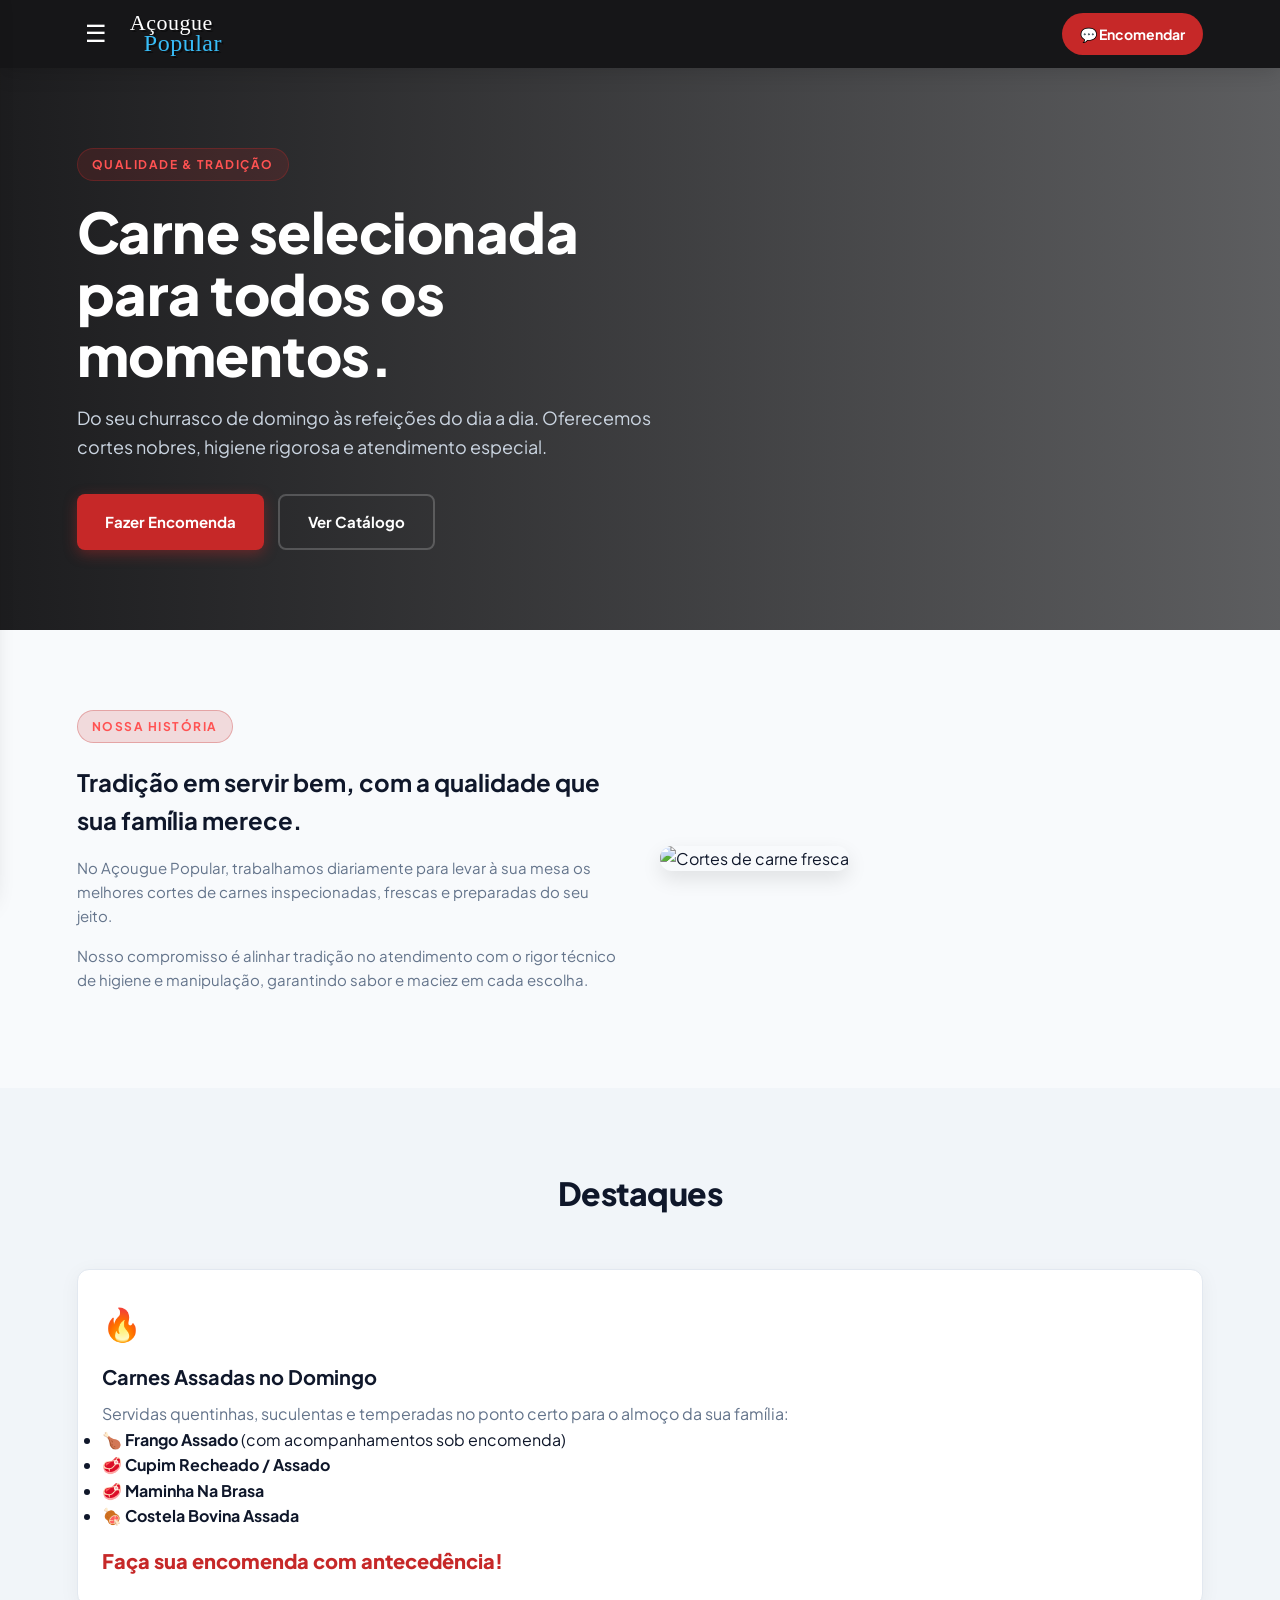
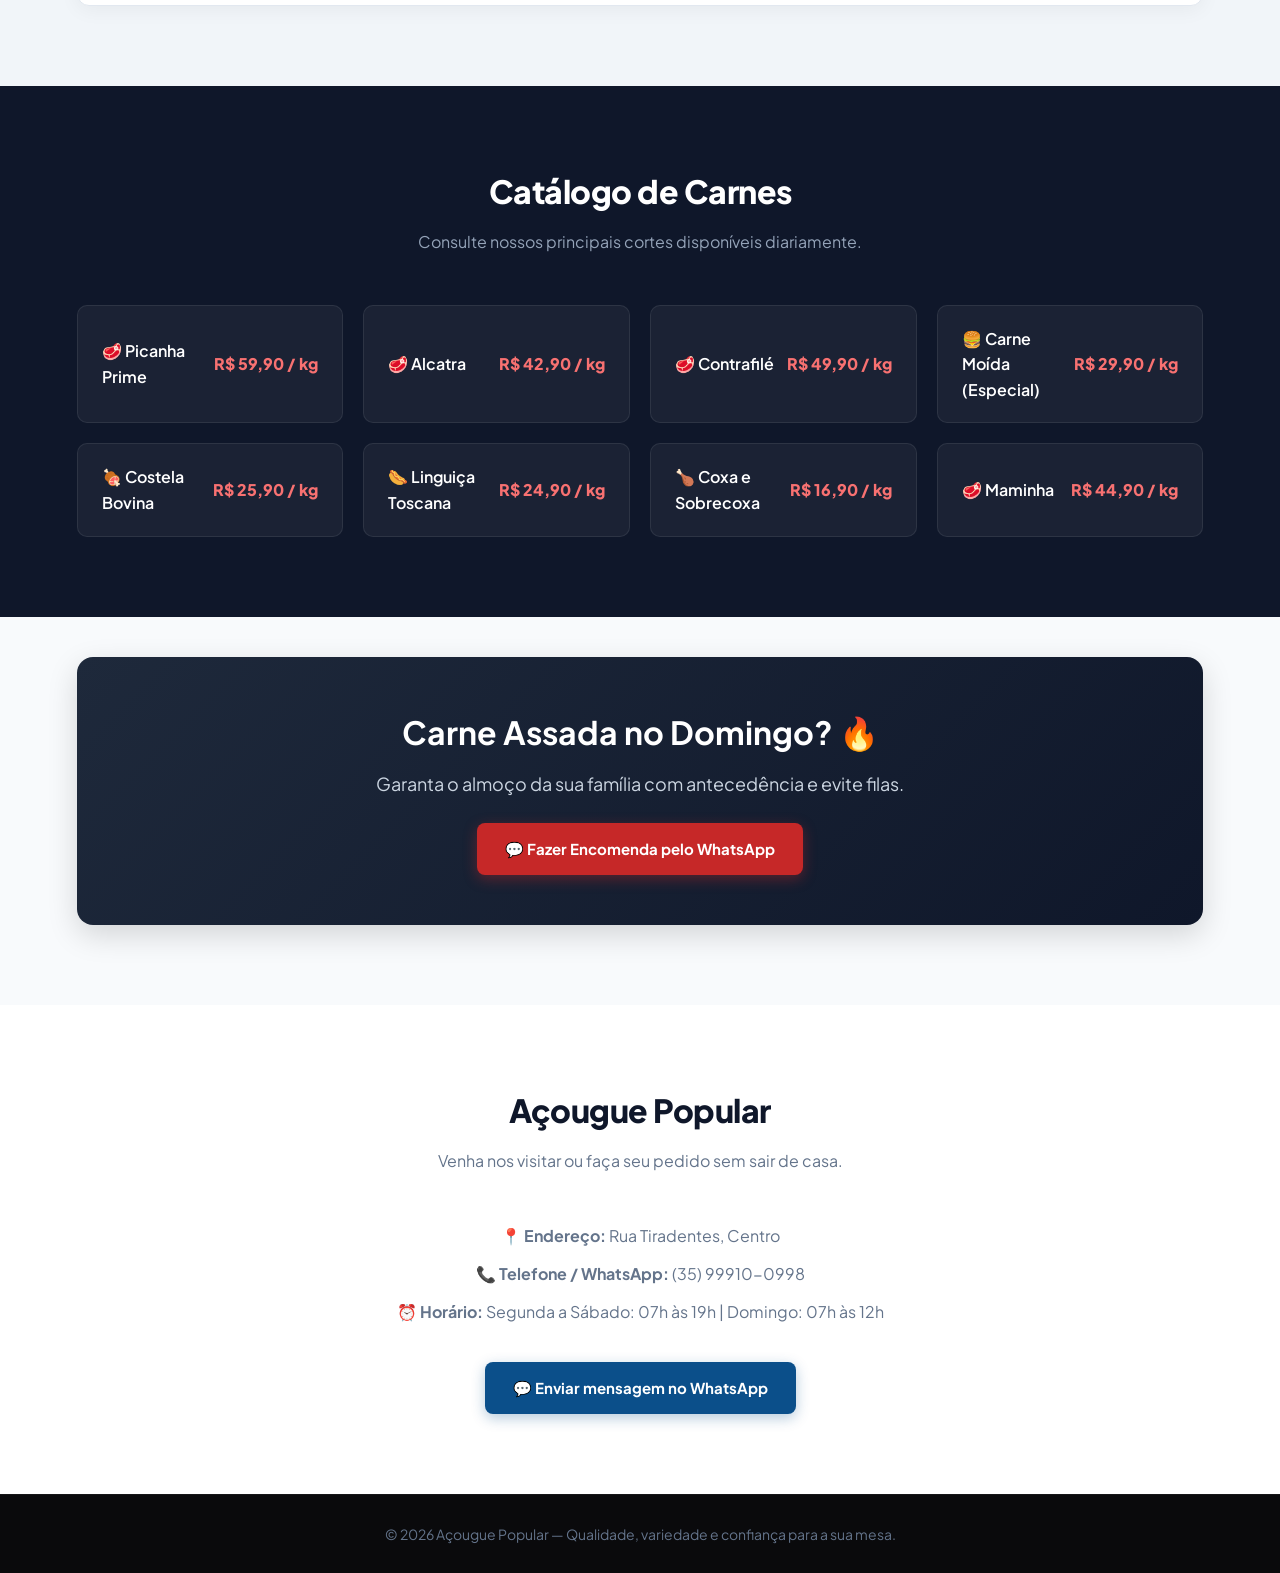
==== index.html @ 84443585 "Atualizar o index.html" ====
<!DOCTYPE html>
<html lang="pt-BR">
<head>
    <meta charset="UTF-8">
    <meta name="viewport" content="width=device-width, initial-scale=1.0">
    <title>Açougue Popular — Qualidade & Tradição</title>

    <!-- Importação das fontes: Lobster (Logo Robusta) + Plus Jakarta Sans -->
    <link rel="preconnect" href="https://fonts.googleapis.com">
    <link rel="preconnect" href="https://fonts.gstatic.com" crossorigin>
    <link href="https://fonts.googleapis.com/css2?family=Lobster&family=Plus+Jakarta+Sans:wght@400;600;700;800&display=swap" rel="stylesheet">

    <!-- Arquivo CSS Externo -->
    <link rel="stylesheet" href="style.css">
</head>
<body>

    <!-- OVERLAY DO MENU -->
    <div class="sidebar-overlay" id="sidebarOverlay" onclick="toggleMenu()"></div>

    <!-- MENU LATERAL (SIDEBAR) -->
    <aside class="sidebar" id="sidebar">
        <div>
            <div class="sidebar-header">
                <div class="logo">
                    <span class="logo-acougue">Açougue</span>
                    <span class="logo-popular">Popular</span>
                </div>
                <button class="close-btn" onclick="toggleMenu()">&times;</button>
            </div>
            <nav class="sidebar-nav">
                <a href="#inicio" onclick="toggleMenu()">🏠 Início</a>
                <a href="#sobre" onclick="toggleMenu()">ℹ️ Sobre Nós</a>
                <a href="#ofertas" onclick="toggleMenu()">🔥 Destaques</a>
                <a href="#cortes" onclick="toggleMenu()">🥩 Catálogo de Carnes</a>
                <a href="#encomenda" onclick="toggleMenu()">📦 Encomendas</a>
                <a href="#contato" onclick="toggleMenu()">📍 Contato</a>
            </nav>
        </div>
        <div class="sidebar-footer">
            <p><strong>Açougue Popular</strong></p>
            <p>Atendimento: Seg à Sáb das 7h às 19h</p>
        </div>
    </aside>

    <!-- HEADER -->
    <header id="inicio">
        <div class="header-left">
            <button class="menu-toggle" onclick="toggleMenu()" aria-label="Abrir Menu">☰</button>
            <div class="logo">
                <span class="logo-acougue">Açougue</span>
                <span class="logo-popular">Popular</span>
            </div>
        </div>
        <a class="header-btn" href="https://wa.me/5535999100998?text=Olá!%20Gostaria%20de%20fazer%20uma%20encomenda%20no%20Açougue%20Popular." target="_blank">
            💬 Encomendar
        </a>
    </header>

    <!-- HERO SECTION -->
    <section class="hero">
        <div class="hero-content">
            <div class="tag">Qualidade & Tradição</div>
            <h1>Carne selecionada para todos os momentos.</h1>
            <p>Do seu churrasco de domingo às refeições do dia a dia. Oferecemos cortes nobres, higiene rigorosa e atendimento especial.</p>
            <div class="hero-buttons">
                <a class="btn btn-red" href="https://wa.me/5535999100998?text=Olá!%20Gostaria%20de%20fazer%20uma%20encomenda%20no%20Açougue%20Popular." target="_blank">Fazer Encomenda</a>
                <a class="btn btn-outline" href="#cortes">Ver Catálogo</a>
            </div>
        </div>
    </section>

    <!-- SOBRE NÓS -->
    <section id="sobre">
        <div class="about-grid">
            <div class="about-text">
                <span class="tag">Nossa História</span>
                <h3>Tradição em servir bem, com a qualidade que sua família merece.</h3>
                <p>No Açougue Popular, trabalhamos diariamente para levar à sua mesa os melhores cortes de carnes inspecionadas, frescas e preparadas do seu jeito.</p>
                <p>Nosso compromisso é alinhar tradição no atendimento com o rigor técnico de higiene e manipulação, garantindo sabor e maciez em cada escolha.</p>
            </div>
            <div>
                <img src="https://images.unsplash.com/photo-1603048588665-791ca8aea617?auto=format&fit=crop&w=800&q=80" alt="Cortes de carne fresca" style="width: 100%; border-radius: 12px; box-shadow: 0 8px 20px rgba(0,0,0,0.1);">
            </div>
        </div>
    </section>

    <!-- DESTAQUES DO AÇOUGUE -->
    <section id="ofertas" style="background: #f1f5f9;">
        <div class="section-header">
            <h2 class="title">Destaques</h2>
        </div>
        <div class="highlights">
            <div class="card card-full">
                <div>
                    <div class="card-icon">🔥</div>
                    <h3>Carnes Assadas no Domingo</h3>
                    <p class="small" style="font-size: 16px; margin-top: 8px;">Servidas quentinhas, suculentas e temperadas no ponto certo para o almoço da sua família:</p>
                    <ul class="roasted-list">
                        <li>🍗 <strong>Frango Assado</strong> (com acompanhamentos sob encomenda)</li>
                        <li>🥩 <strong>Cupim Recheado / Assado</strong></li>
                        <li>🥩 <strong>Maminha Na Brasa</strong></li>
                        <li>🍖 <strong>Costela Bovina Assada</strong></li>
                    </ul>
                </div>
                <div class="price">Faça sua encomenda com antecedência!</div>
            </div>
        </div>
    </section>

    <!-- CATÁLOGO DE CARNES -->
    <section class="catalog-section" id="cortes">
        <div class="section-header">
            <h2 class="title">Catálogo de Carnes</h2>
            <p class="subtitle">Consulte nossos principais cortes disponíveis diariamente.</p>
        </div>
        <div class="products">
            <div class="product"><strong>🥩 Picanha Prime</strong><span>R$ 59,90 / kg</span></div>
            <div class="product"><strong>🥩 Alcatra</strong><span>R$ 42,90 / kg</span></div>
            <div class="product"><strong>🥩 Contrafilé</strong><span>R$ 49,90 / kg</span></div>
            <div class="product"><strong>🍔 Carne Moída (Especial)</strong><span>R$ 29,90 / kg</span></div>
            <div class="product"><strong>🍖 Costela Bovina</strong><span>R$ 25,90 / kg</span></div>
            <div class="product"><strong>🌭 Linguiça Toscana</strong><span>R$ 24,90 / kg</span></div>
            <div class="product"><strong>🍗 Coxa e Sobrecoxa</strong><span>R$ 16,90 / kg</span></div>
            <div class="product"><strong>🥩 Maminha</strong><span>R$ 44,90 / kg</span></div>
        </div>
    </section>

    <!-- BANNER DE ENCOMENDA -->
    <div style="padding: 40px 0 0 0;" id="encomenda">
        <div class="banner">
            <h2>Carne Assada no Domingo? 🔥</h2>
            <p>Garanta o almoço da sua família com antecedência e evite filas.</p>
            <a class="btn btn-red" href="https://wa.me/5535999100998?text=Olá!%20Quero%20fazer%20uma%20encomenda%20de%20carne%20assada%20para%20domingo." target="_blank">
                💬 Fazer Encomenda pelo WhatsApp
            </a>
        </div>
    </div>

    <!-- CONTATO -->
    <section class="contact" id="contato">
        <div class="section-header">
            <h2 class="title">Açougue Popular</h2>
            <p class="subtitle">Venha nos visitar ou faça seu pedido sem sair de casa.</p>
        </div>
        <p>📍 <strong>Endereço:</strong> Rua Tiradentes, Centro</p>
        <p>📞 <strong>Telefone / WhatsApp:</strong> (35) 99910-0998</p>
        <p>⏰ <strong>Horário:</strong> Segunda a Sábado: 07h às 19h | Domingo: 07h às 12h</p>
        <br>
        <a class="btn btn-blue" href="https://wa.me/5535999100998?text=Olá!%20Gostaria%20de%20tirar%20uma%20dúvida." target="_blank">💬 Enviar mensagem no WhatsApp</a>
    </section>

    <!-- FOOTER -->
    <footer>
        © 2026 Açougue Popular — Qualidade, variedade e confiança para a sua mesa.
    </footer>

    <!-- Arquivo JS Externo -->
    <script src="script.js"></script>
</body>
</html>
---- style.css ----
:root {
    --primary: #c62828;
    --primary-hover: #a11b1b;
    --secondary: #0b4f8a;
    --secondary-hover: #083c6a;
    --bg-dark: #0a0a0c;
    --bg-light: #f8fafc;
    --text-dark: #0f172a;
    --text-muted: #64748b;
    --card-bg: #ffffff;
    --sidebar-width: 280px;
}

* {
    box-sizing: border-box;
    margin: 0;
    padding: 0;
    scroll-behavior: smooth;
}

body {
    font-family: 'Plus Jakarta Sans', sans-serif;
    background-color: var(--bg-light);
    color: var(--text-dark);
    line-height: 1.6;
}

/* LOGO ESTILO RETRÔ-MODERNO (SCRIPT SWELL VINTAGE) */
.logo {
    display: flex;
    flex-direction: column;
    align-items: flex-start;
    line-height: 0.85;
    user-select: none;
}

.logo-acougue {
    font-family: 'Pacifico', cursive;
    color: #ffffff; /* Branca */
    font-size: 22px;
    letter-spacing: 0.5px;
    text-shadow: 2px 2px 0px rgba(0, 0, 0, 0.4);
}

.logo-popular {
    font-family: 'Pacifico', cursive;
    color: #38bdf8; /* Azul vibrante e moderno */
    font-size: 24px;
    margin-left: 14px; /* Efeito empilhado/deslocado retrô */
    letter-spacing: 0.5px;
    text-shadow: 2px 2px 0px rgba(0, 0, 0, 0.5);
}

/* HEADER & NAVIGATION */
header {
    position: sticky;
    top: 0;
    z-index: 100;
    background: rgba(10, 10, 12, 0.95);
    backdrop-filter: blur(8px);
    color: white;
    padding: 12px 6%;
    display: flex;
    justify-content: space-between;
    align-items: center;
    box-shadow: 0 4px 20px rgba(0,0,0,0.15);
}

.header-left {
    display: flex;
    align-items: center;
    gap: 15px;
}

.menu-toggle {
    background: none;
    border: none;
    color: white;
    font-size: 24px;
    cursor: pointer;
    padding: 8px;
    display: flex;
    align-items: center;
    justify-content: center;
    border-radius: 6px;
    transition: background 0.2s;
}

.menu-toggle:hover {
    background: rgba(255,255,255,0.1);
}

.header-btn {
    background: var(--primary);
    color: white;
    padding: 10px 18px;
    border-radius: 30px;
    text-decoration: none;
    font-weight: 700;
    font-size: 14px;
    transition: background 0.2s, transform 0.2s;
    display: inline-flex;
    align-items: center;
    gap: 6px;
}

.header-btn:hover {
    background: var(--primary-hover);
    transform: translateY(-1px);
}

/* SIDEBAR / MENU LATERAL */
.sidebar-overlay {
    position: fixed;
    top: 0;
    left: 0;
    width: 100%;
    height: 100%;
    background: rgba(0,0,0,0.6);
    backdrop-filter: blur(4px);
    z-index: 200;
    opacity: 0;
    visibility: hidden;
    transition: all 0.3s ease;
}

.sidebar-overlay.active {
    opacity: 1;
    visibility: visible;
}

.sidebar {
    position: fixed;
    top: 0;
    left: -300px;
    width: var(--sidebar-width);
    height: 100%;
    background: var(--bg-dark);
    color: white;
    z-index: 201;
    padding: 24px;
    display: flex;
    flex-direction: column;
    justify-content: space-between;
    transition: left 0.3s cubic-bezier(0.4, 0, 0.2, 1);
    box-shadow: 5px 0 25px rgba(0,0,0,0.3);
}

.sidebar.active {
    left: 0;
}

.sidebar-header {
    display: flex;
    justify-content: space-between;
    align-items: center;
    border-bottom: 1px solid rgba(255,255,255,0.1);
    padding-bottom: 20px;
    margin-bottom: 24px;
}

.close-btn {
    background: none;
    border: none;
    color: #94a3b8;
    font-size: 28px;
    cursor: pointer;
    transition: color 0.2s;
}

.close-btn:hover {
    color: white;
}

.sidebar-nav {
    display: flex;
    flex-direction: column;
    gap: 12px;
}

.sidebar-nav a {
    color: #cbd5e1;
    text-decoration: none;
    font-size: 16px;
    font-weight: 600;
    padding: 12px 16px;
    border-radius: 8px;
    transition: all 0.2s;
    display: flex;
    align-items: center;
    gap: 12px;
}

.sidebar-nav a:hover {
    background: rgba(255,255,255,0.08);
    color: white;
    padding-left: 20px;
}

.sidebar-footer {
    border-top: 1px solid rgba(255,255,255,0.1);
    padding-top: 20px;
    font-size: 13px;
    color: #64748b;
}

/* HERO SECTION */
.hero {
    min-height: 520px;
    padding: 80px 6%;
    display: flex;
    align-items: center;
    background: linear-gradient(90deg, rgba(10,10,12,0.92) 0%, rgba(10,10,12,0.65) 100%), 
                url('https://images.unsplash.com/photo-1607623814075-e51df1bdc82f?auto=format&fit=crop&w=1600&q=85') center/cover no-repeat;
    color: white;
}

.hero-content {
    max-width: 620px;
}

.tag {
    display: inline-block;
    background: rgba(198, 40, 40, 0.15);
    color: #ff5252;
    border: 1px solid rgba(198, 40, 40, 0.3);
    font-weight: 700;
    text-transform: uppercase;
    letter-spacing: 1.5px;
    padding: 6px 14px;
    border-radius: 20px;
    font-size: 12px;
    margin-bottom: 20px;
}

h1 {
    font-size: clamp(36px, 5vw, 56px);
    font-weight: 800;
    line-height: 1.1;
    margin-bottom: 18px;
    letter-spacing: -0.5px;
}

.hero p {
    font-size: 18px;
    line-height: 1.6;
    margin-bottom: 32px;
    color: #cbd5e1;
}

.hero-buttons {
    display: flex;
    flex-wrap: wrap;
    gap: 14px;
}

.btn {
    display: inline-flex;
    align-items: center;
    justify-content: center;
    padding: 14px 28px;
    border-radius: 8px;
    text-decoration: none;
    font-weight: 700;
    font-size: 15px;
    transition: all 0.2s;
    cursor: pointer;
    border: none;
}

.btn-red {
    background: var(--primary);
    color: white;
    box-shadow: 0 4px 14px rgba(198, 40, 40, 0.4);
}

.btn-red:hover {
    background: var(--primary-hover);
    transform: translateY(-2px);
}

.btn-blue {
    background: var(--secondary);
    color: white;
    box-shadow: 0 4px 14px rgba(11, 79, 138, 0.3);
}

.btn-blue:hover {
    background: var(--secondary-hover);
    transform: translateY(-2px);
}

.btn-outline {
    background: transparent;
    color: white;
    border: 2px solid rgba(255,255,255,0.2);
}

.btn-outline:hover {
    border-color: white;
    background: rgba(255,255,255,0.05);
}

/* SECTIONS COMMON */
section {
    padding: 80px 6%;
}

.section-header {
    text-align: center;
    max-width: 650px;
    margin: 0 auto 50px auto;
}

.title {
    font-size: 32px;
    font-weight: 800;
    margin-bottom: 12px;
    letter-spacing: -0.5px;
}

.subtitle {
    color: var(--text-muted);
    font-size: 16px;
}

/* SOBRE NÓS */
.about-grid {
    display: grid;
    grid-template-columns: repeat(auto-fit, minmax(300px, 1fr));
    gap: 40px;
    align-items: center;
}

.about-text h3 {
    font-size: 24px;
    margin-bottom: 16px;
    color: var(--text-dark);
}

.about-text p {
    color: var(--text-muted);
    margin-bottom: 16px;
    font-size: 15px;
}

/* DESTAQUES */
.highlights {
    display: grid;
    grid-template-columns: repeat(auto-fit, minmax(240px, 1fr));
    gap: 24px;
}

.card {
    background: var(--card-bg);
    border-radius: 12px;
    padding: 28px 24px;
    box-shadow: 0 4px 20px rgba(0,0,0,0.05);
    border: 1px solid #e2e8f0;
    transition: transform 0.2s, box-shadow 0.2s;
    display: flex;
    flex-direction: column;
    justify-content: space-between;
}

.card:hover {
    transform: translateY(-4px);
    box-shadow: 0 10px 25px rgba(0,0,0,0.08);
}

.card-icon {
    font-size: 32px;
    margin-bottom: 12px;
}

.card h3 {
    font-size: 20px;
    margin-bottom: 8px;
}

.price {
    color: var(--primary);
    font-size: 20px;
    font-weight: 800;
    margin-top: 16px;
}

.small {
    color: var(--text-muted);
    font-size: 14px;
}

/* CATÁLOGO DE CARNES */
.catalog-section {
    background: #0f172a;
    color: white;
}

.catalog-section .subtitle {
    color: #94a3b8;
}

.products {
    display: grid;
    grid-template-columns: repeat(auto-fit, minmax(260px, 1fr));
    gap: 20px;
}

.product {
    background: rgba(255, 255, 255, 0.05);
    border: 1px solid rgba(255, 255, 255, 0.08);
    padding: 20px 24px;
    border-radius: 10px;
    display: flex;
    justify-content: space-between;
    align-items: center;
    gap: 12px;
    transition: background 0.2s;
}

.product:hover {
    background: rgba(255, 255, 255, 0.08);
}

.product strong {
    font-size: 16px;
    font-weight: 600;
}

.product span {
    color: #f87171;
    font-weight: 800;
    white-space: nowrap;
}

/* BANNER */
.banner {
    background: linear-gradient(135deg, #1e293b 0%, #0f172a 100%);
    color: white;
    text-align: center;
    border-radius: 16px;
    margin: 0 6% 80px 6%;
    padding: 50px 20px;
    box-shadow: 0 10px 30px rgba(0,0,0,0.15);
}

.banner h2 {
    font-size: 32px;
    margin-bottom: 12px;
}

.banner p {
    color: #cbd5e1;
    margin-bottom: 24px;
    font-size: 18px;
}

/* CONTATO */
.contact {
    text-align: center;
    background: white;
}

.contact p {
    margin: 12px 0;
    color: var(--text-muted);
    font-size: 16px;
}

/* FOOTER */
footer {
    background: var(--bg-dark);
    color: #64748b;
    text-align: center;
    padding: 28px;
    font-size: 14px;
    border-top: 1px solid rgba(255,255,255,0.05);
}

@media(max-width: 768px) {
    .hero { padding: 60px 6%; }
    .hero-buttons { flex-direction: column; }
    .btn { width: 100%; }
    .banner { margin: 0 0 60px 0; border-radius: 0; }
}
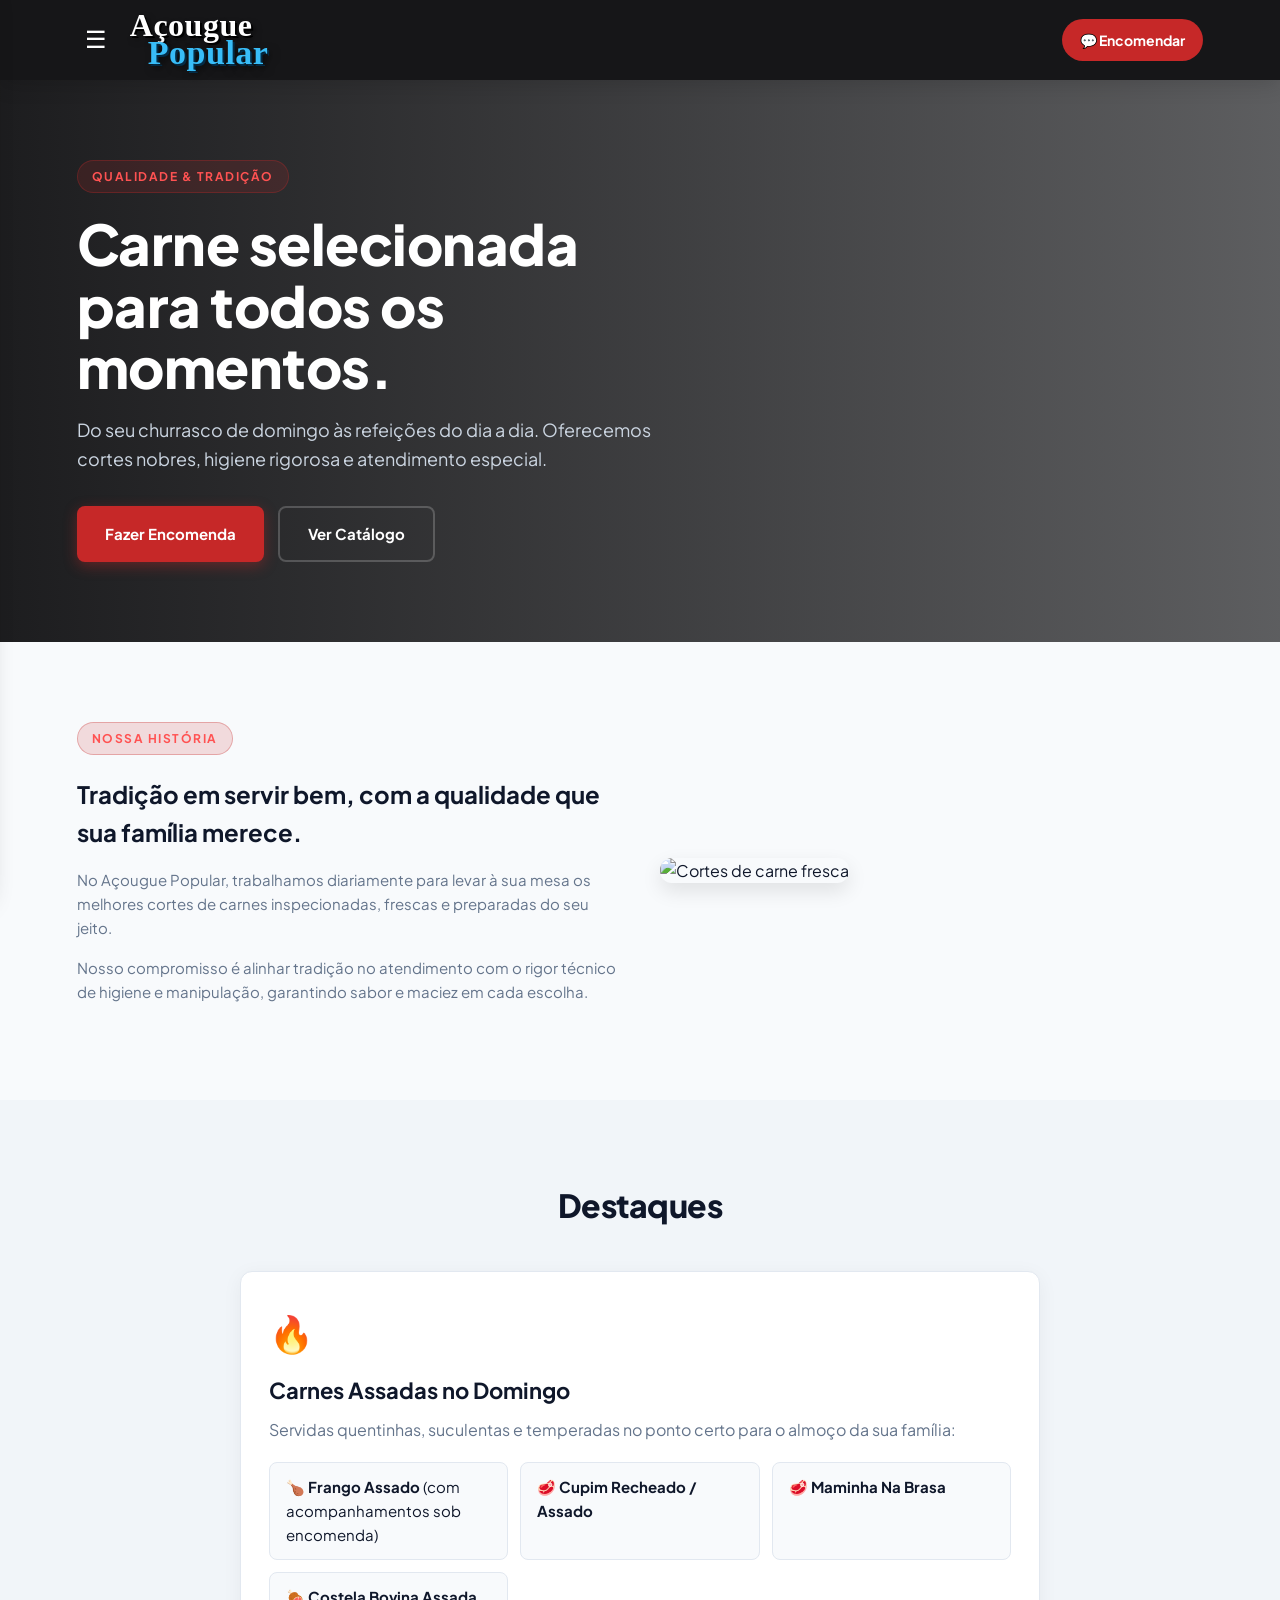
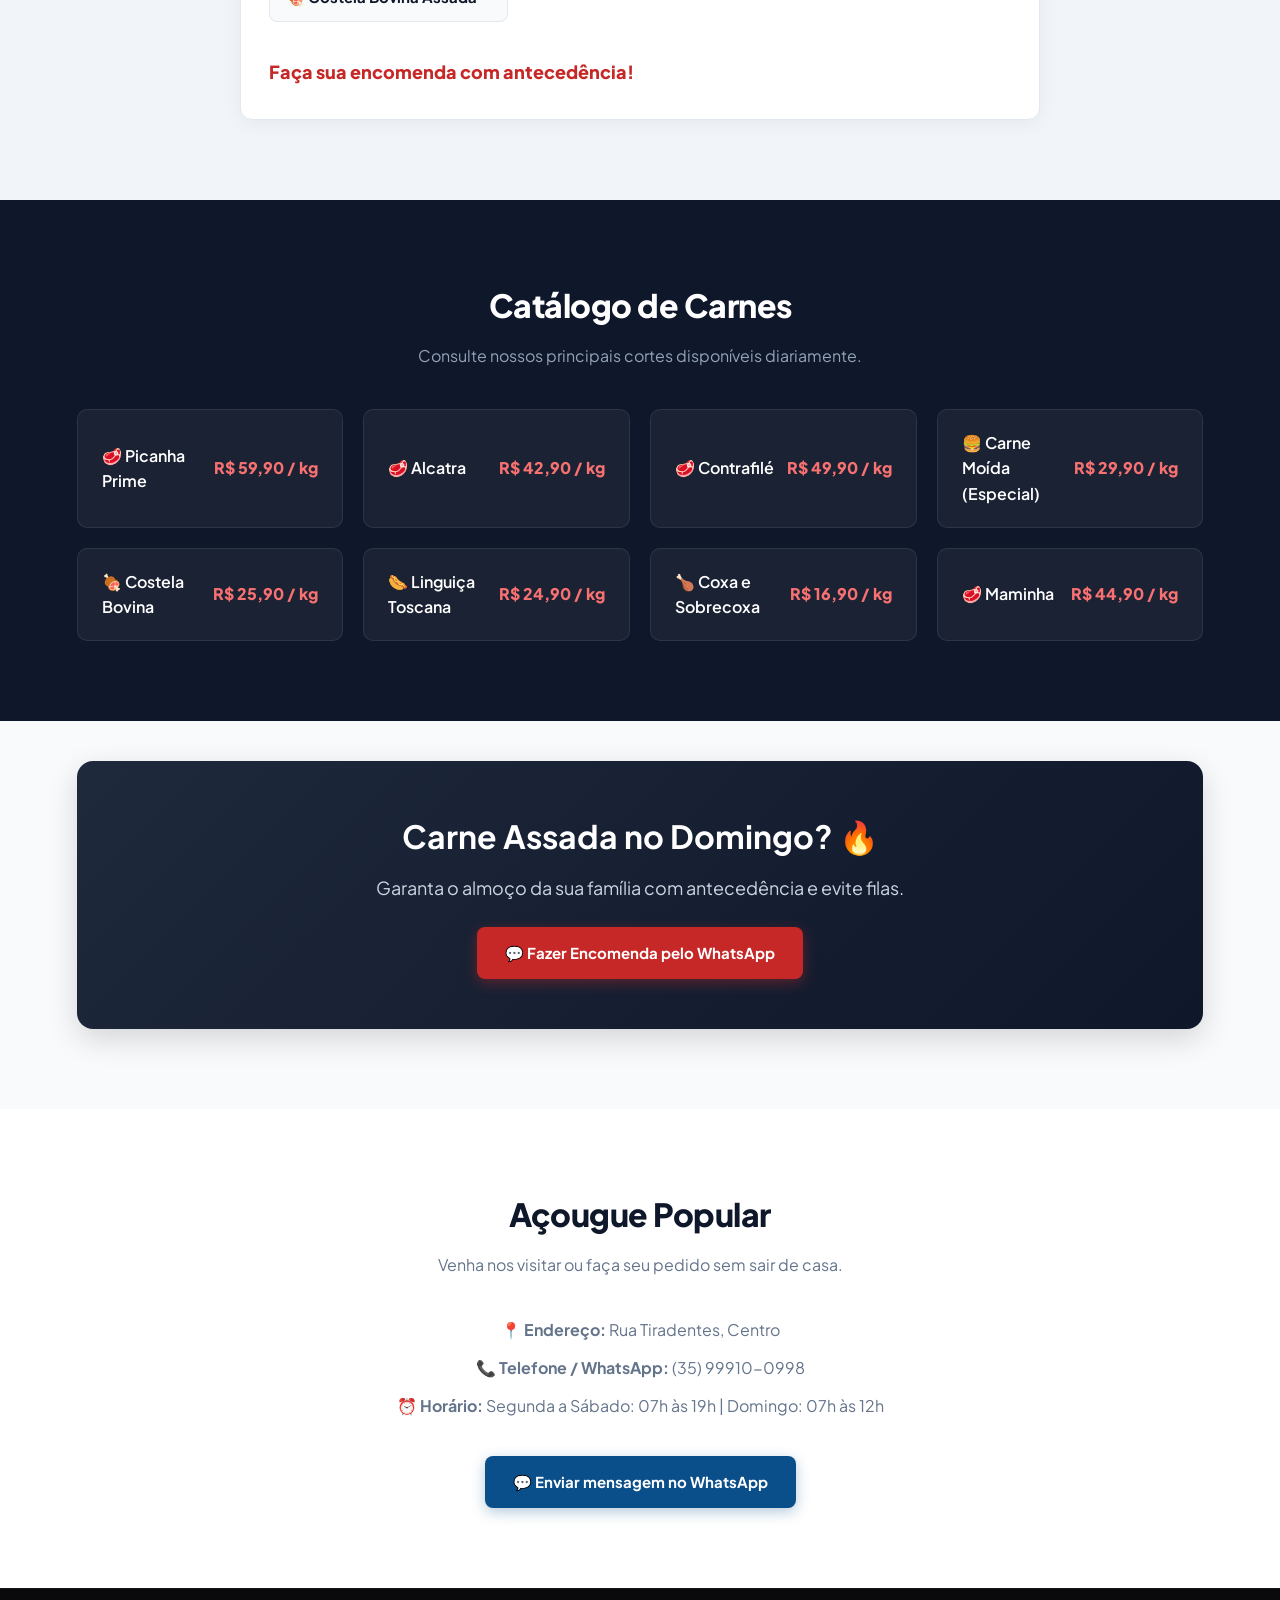
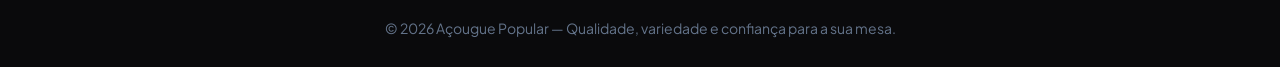
==== commit 63526f5f: "Atualizar o index.html" ====
--- a/index.html
+++ b/index.html
@@ -80,7 +80,7 @@
                 <p>Nosso compromisso é alinhar tradição no atendimento com o rigor técnico de higiene e manipulação, garantindo sabor e maciez em cada escolha.</p>
             </div>
             <div>
-                <img src="https://images.unsplash.com/photo-1603048588665-791ca8aea617?auto=format&fit=crop&w=800&q=80" alt="Cortes de carne fresca" style="width: 100%; border-radius: 12px; box-shadow: 0 8px 20px rgba(0,0,0,0.1);">
+                <img src="https://share.google/ZQRjzrh4XNjZnYnSX " alt="Cortes de carne fresca" style="width: 100%; border-radius: 12px; box-shadow: 0 8px 20px rgba(0,0,0,0.1);">
             </div>
         </div>
     </section>
--- a/style.css
+++ b/style.css
@@ -9,6 +9,9 @@
     --text-muted: #64748b;
     --card-bg: #ffffff;
     --sidebar-width: 280px;
+
+    /* Fonte Robusta e Marcante para a Logo */
+    --font-logo: 'Lobster', cursive;
 }
 
 * {
@@ -25,7 +28,7 @@
     line-height: 1.6;
 }
 
-/* LOGO ESTILO RETRÔ-MODERNO (SCRIPT SWELL VINTAGE) */
+/* LOGO ROBUSTA COM SOMBRA DENSE/RETRO */
 .logo {
     display: flex;
     flex-direction: column;
@@ -35,20 +38,24 @@
 }
 
 .logo-acougue {
-    font-family: 'Pacifico', cursive;
-    color: #ffffff; /* Branca */
-    font-size: 22px;
+    font-family: var(--font-logo);
+    color: #ffffff;
+    font-size: 32px;
+    font-weight: bold;
     letter-spacing: 0.5px;
-    text-shadow: 2px 2px 0px rgba(0, 0, 0, 0.4);
+    /* Sombra Dupla Robusta */
+    text-shadow: 2px 2px 0px #000000, 4px 4px 6px rgba(0, 0, 0, 0.6);
 }
 
 .logo-popular {
-    font-family: 'Pacifico', cursive;
-    color: #38bdf8; /* Azul vibrante e moderno */
-    font-size: 24px;
-    margin-left: 14px; /* Efeito empilhado/deslocado retrô */
+    font-family: var(--font-logo);
+    color: #38bdf8;
+    font-size: 34px;
+    font-weight: bold;
+    margin-left: 18px;
     letter-spacing: 0.5px;
-    text-shadow: 2px 2px 0px rgba(0, 0, 0, 0.5);
+    /* Sombra Dupla Robusta com tom mais escuro */
+    text-shadow: 2px 2px 0px #032b45, 4px 4px 8px rgba(0, 0, 0, 0.7);
 }
 
 /* HEADER & NAVIGATION */
@@ -309,7 +316,7 @@
 .section-header {
     text-align: center;
     max-width: 650px;
-    margin: 0 auto 50px auto;
+    margin: 0 auto 40px auto;
 }
 
 .title {
@@ -346,15 +353,14 @@
 
 /* DESTAQUES */
 .highlights {
-    display: grid;
-    grid-template-columns: repeat(auto-fit, minmax(240px, 1fr));
-    gap: 24px;
+    max-width: 800px;
+    margin: 0 auto;
 }
 
 .card {
     background: var(--card-bg);
     border-radius: 12px;
-    padding: 28px 24px;
+    padding: 32px 28px;
     box-shadow: 0 4px 20px rgba(0,0,0,0.05);
     border: 1px solid #e2e8f0;
     transition: transform 0.2s, box-shadow 0.2s;
@@ -369,18 +375,36 @@
 }
 
 .card-icon {
-    font-size: 32px;
+    font-size: 36px;
     margin-bottom: 12px;
 }
 
 .card h3 {
-    font-size: 20px;
+    font-size: 22px;
     margin-bottom: 8px;
+}
+
+.roasted-list {
+    list-style: none;
+    margin: 20px 0;
+    padding: 0;
+    display: grid;
+    grid-template-columns: repeat(auto-fit, minmax(200px, 1fr));
+    gap: 12px;
+}
+
+.roasted-list li {
+    background: #f8fafc;
+    border: 1px solid #e2e8f0;
+    padding: 12px 16px;
+    border-radius: 8px;
+    font-size: 15px;
+    color: var(--text-dark);
 }
 
 .price {
     color: var(--primary);
-    font-size: 20px;
+    font-size: 18px;
     font-weight: 800;
     margin-top: 16px;
 }
@@ -482,4 +506,5 @@
     .hero-buttons { flex-direction: column; }
     .btn { width: 100%; }
     .banner { margin: 0 0 60px 0; border-radius: 0; }
-}
+    .roasted-list { grid-template-columns: 1fr; }
+}
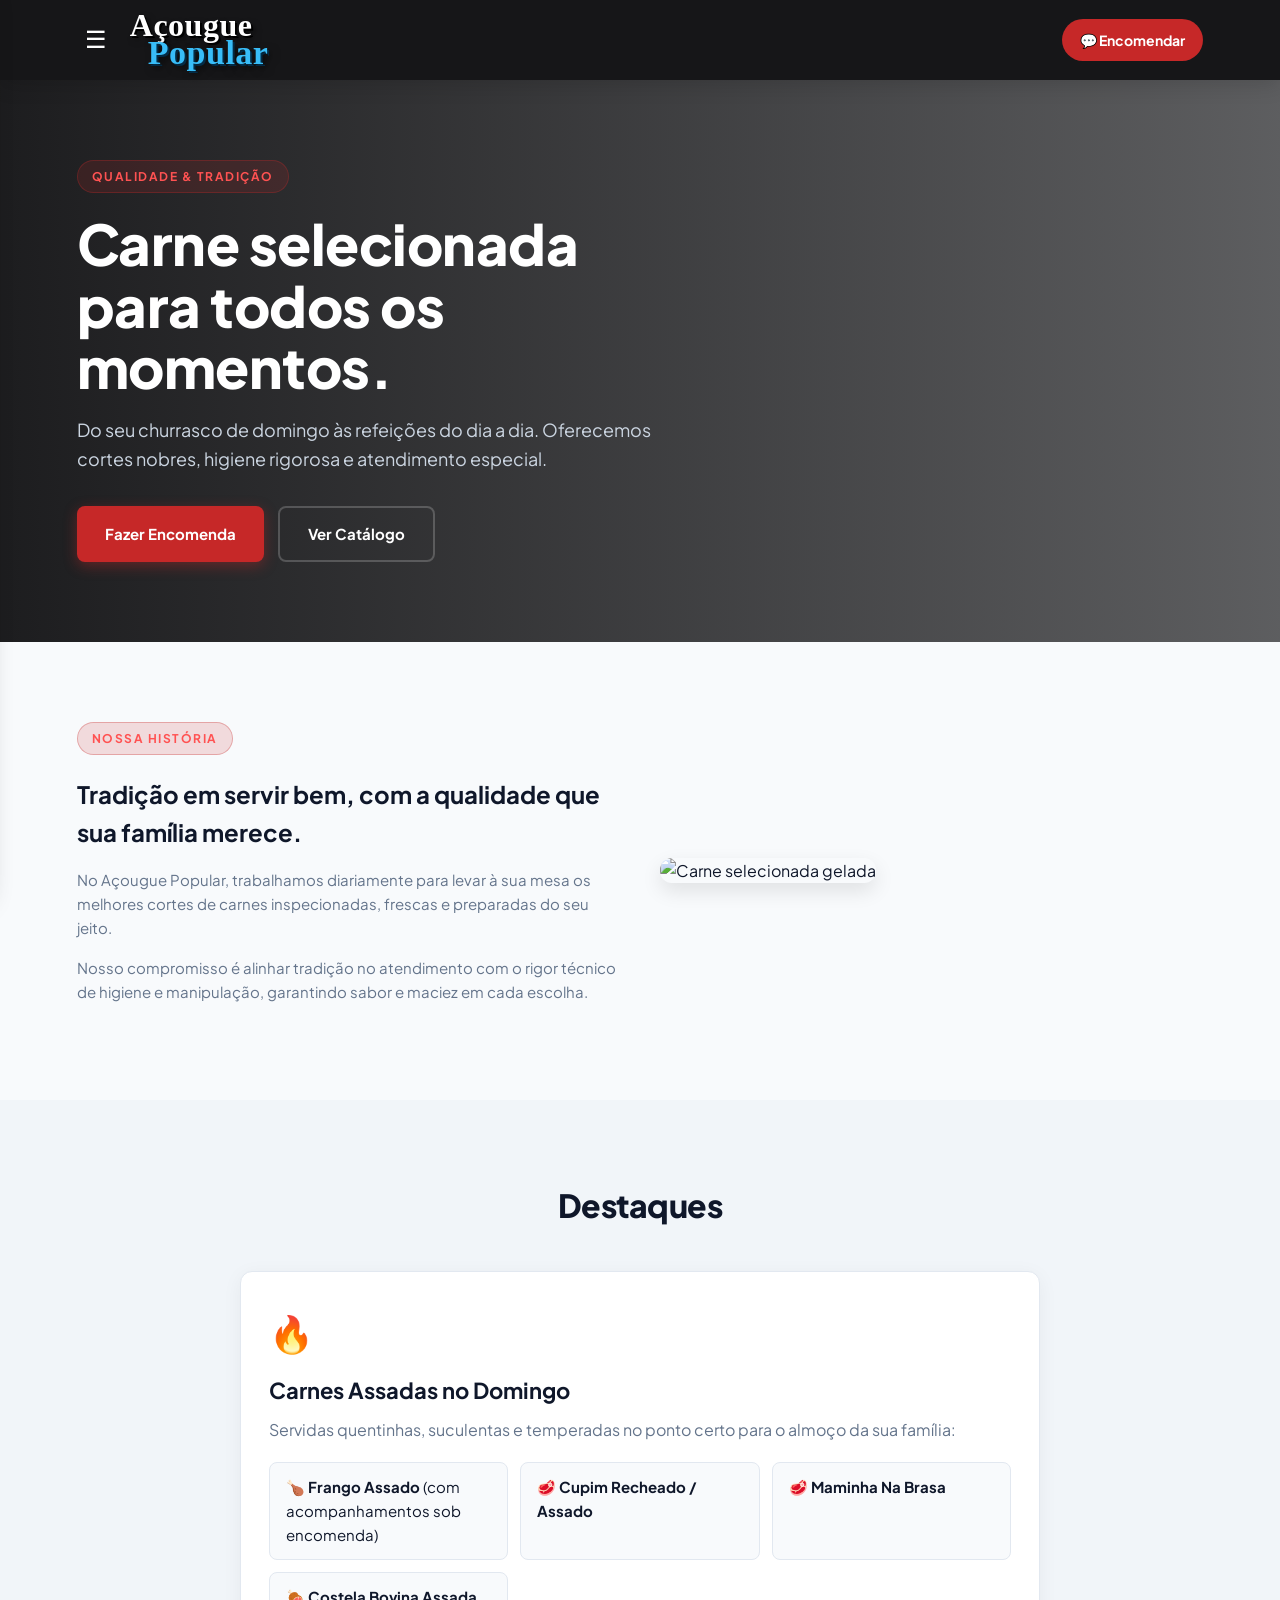
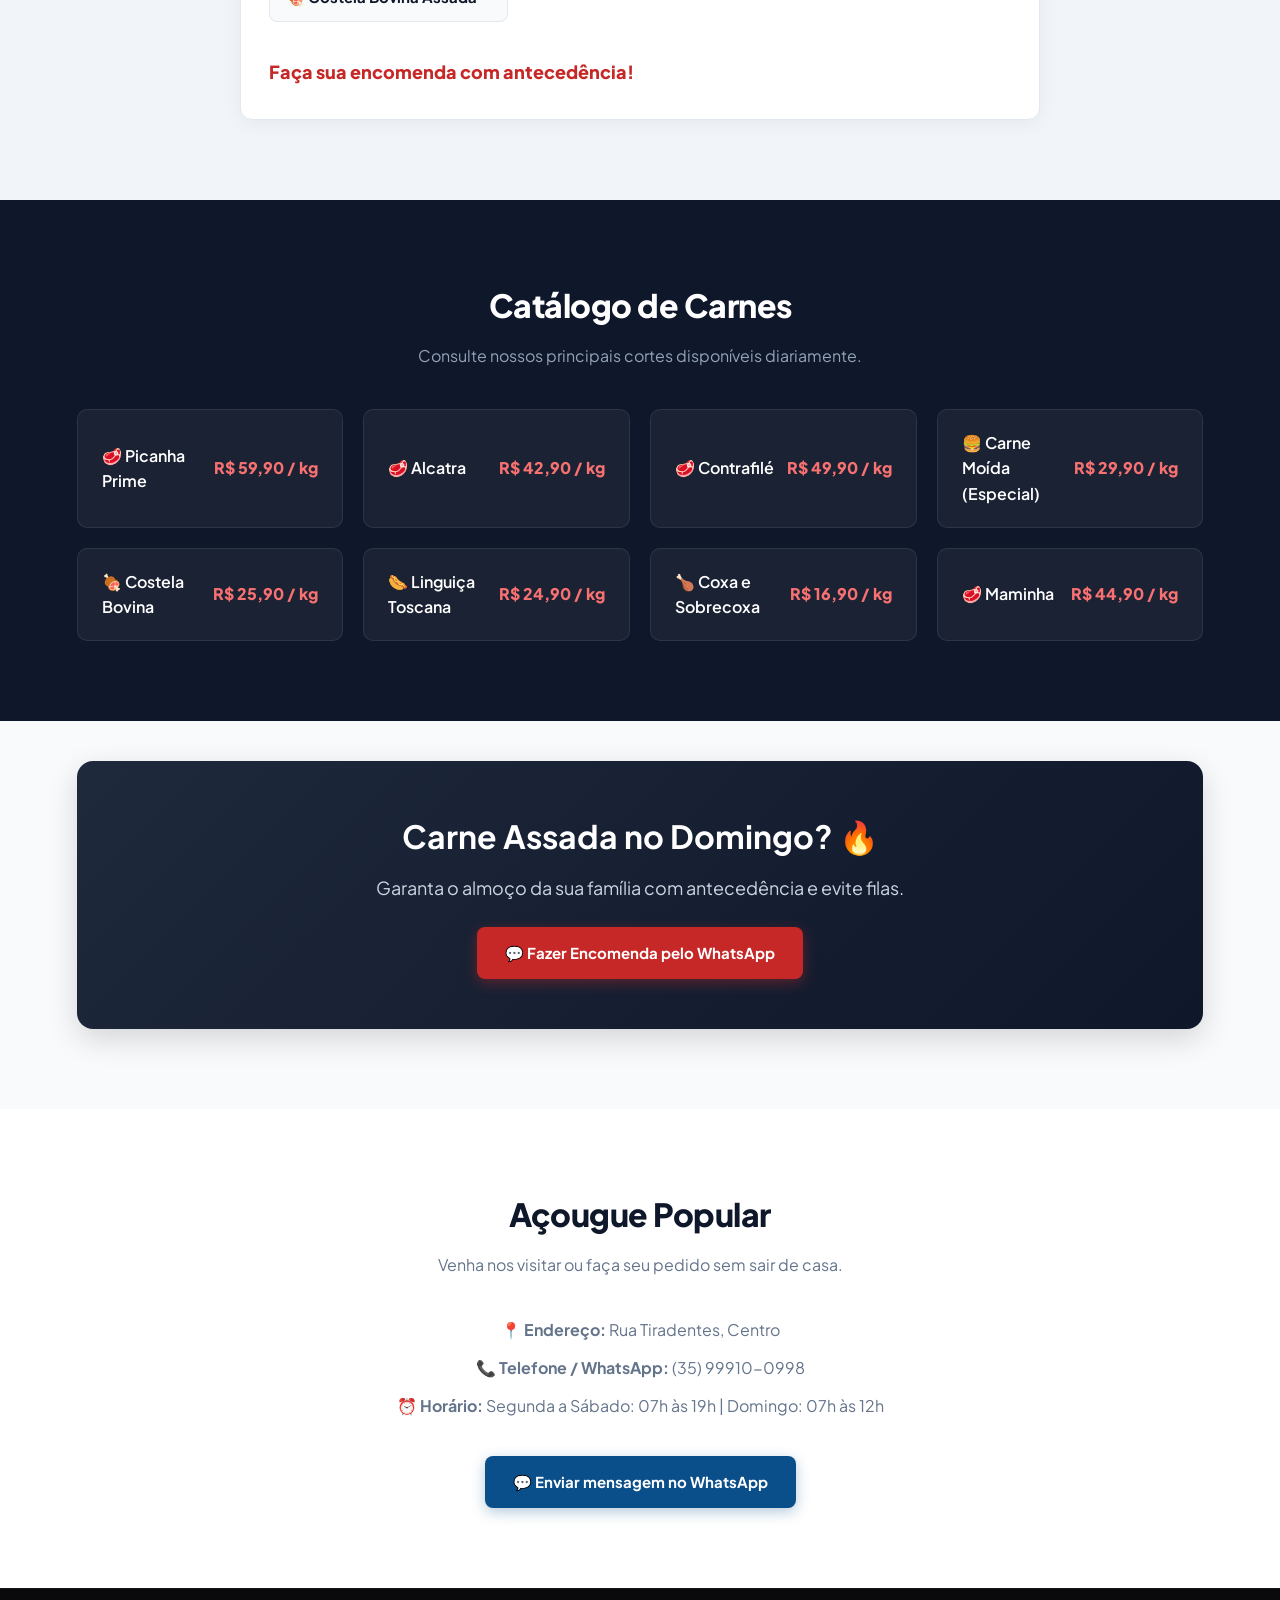
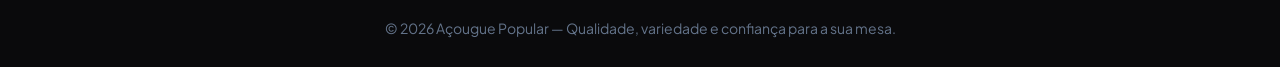
==== commit ac66ceea: "Atualizar o index.html" ====
--- a/index.html
+++ b/index.html
@@ -80,7 +80,7 @@
                 <p>Nosso compromisso é alinhar tradição no atendimento com o rigor técnico de higiene e manipulação, garantindo sabor e maciez em cada escolha.</p>
             </div>
             <div>
-                <img src="https://share.google/ZQRjzrh4XNjZnYnSX " alt="Cortes de carne fresca" style="width: 100%; border-radius: 12px; box-shadow: 0 8px 20px rgba(0,0,0,0.1);">
+                <img src="https://images.unsplash.com/photo-1558030006-450675393462?auto=format&fit=crop&w=800&q=80" alt="Carne selecionada gelada" style="width: 100%; border-radius: 12px; box-shadow: 0 8px 20px rgba(0,0,0,0.1);">
             </div>
         </div>
     </section>
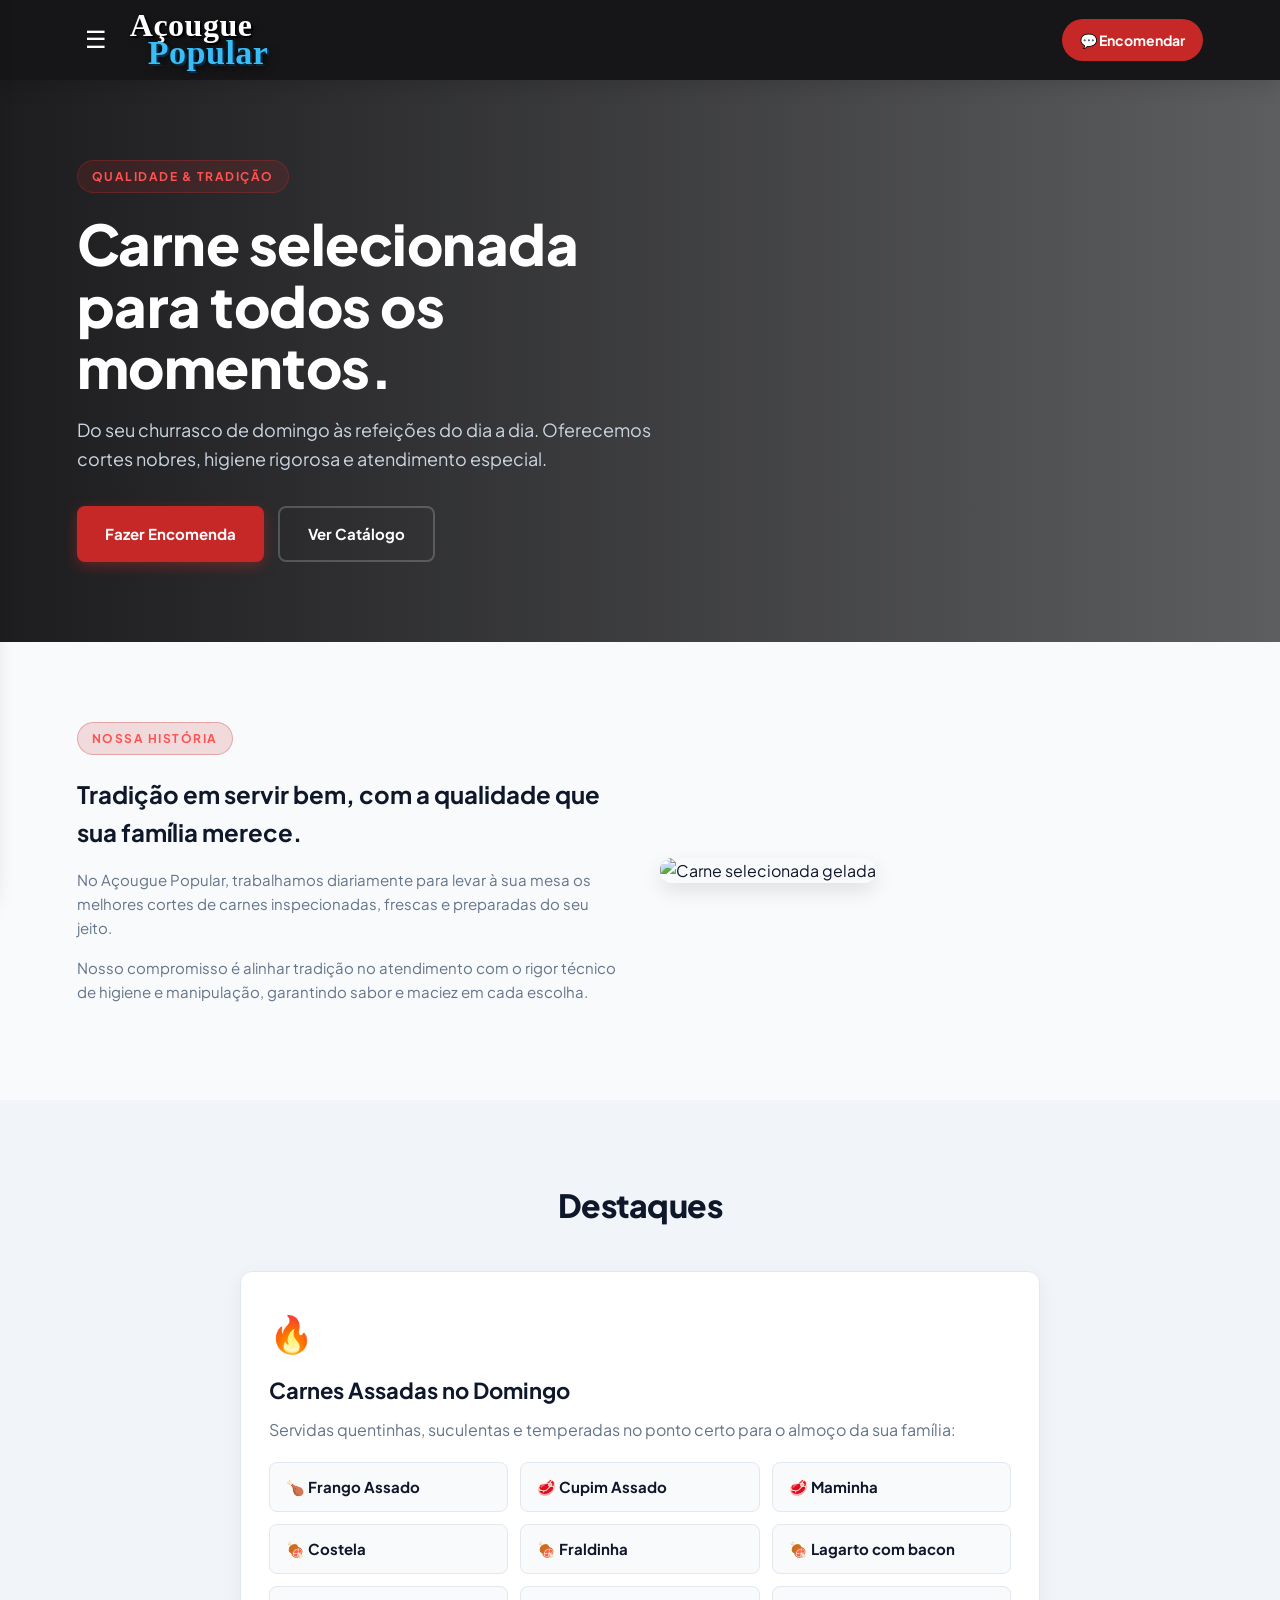
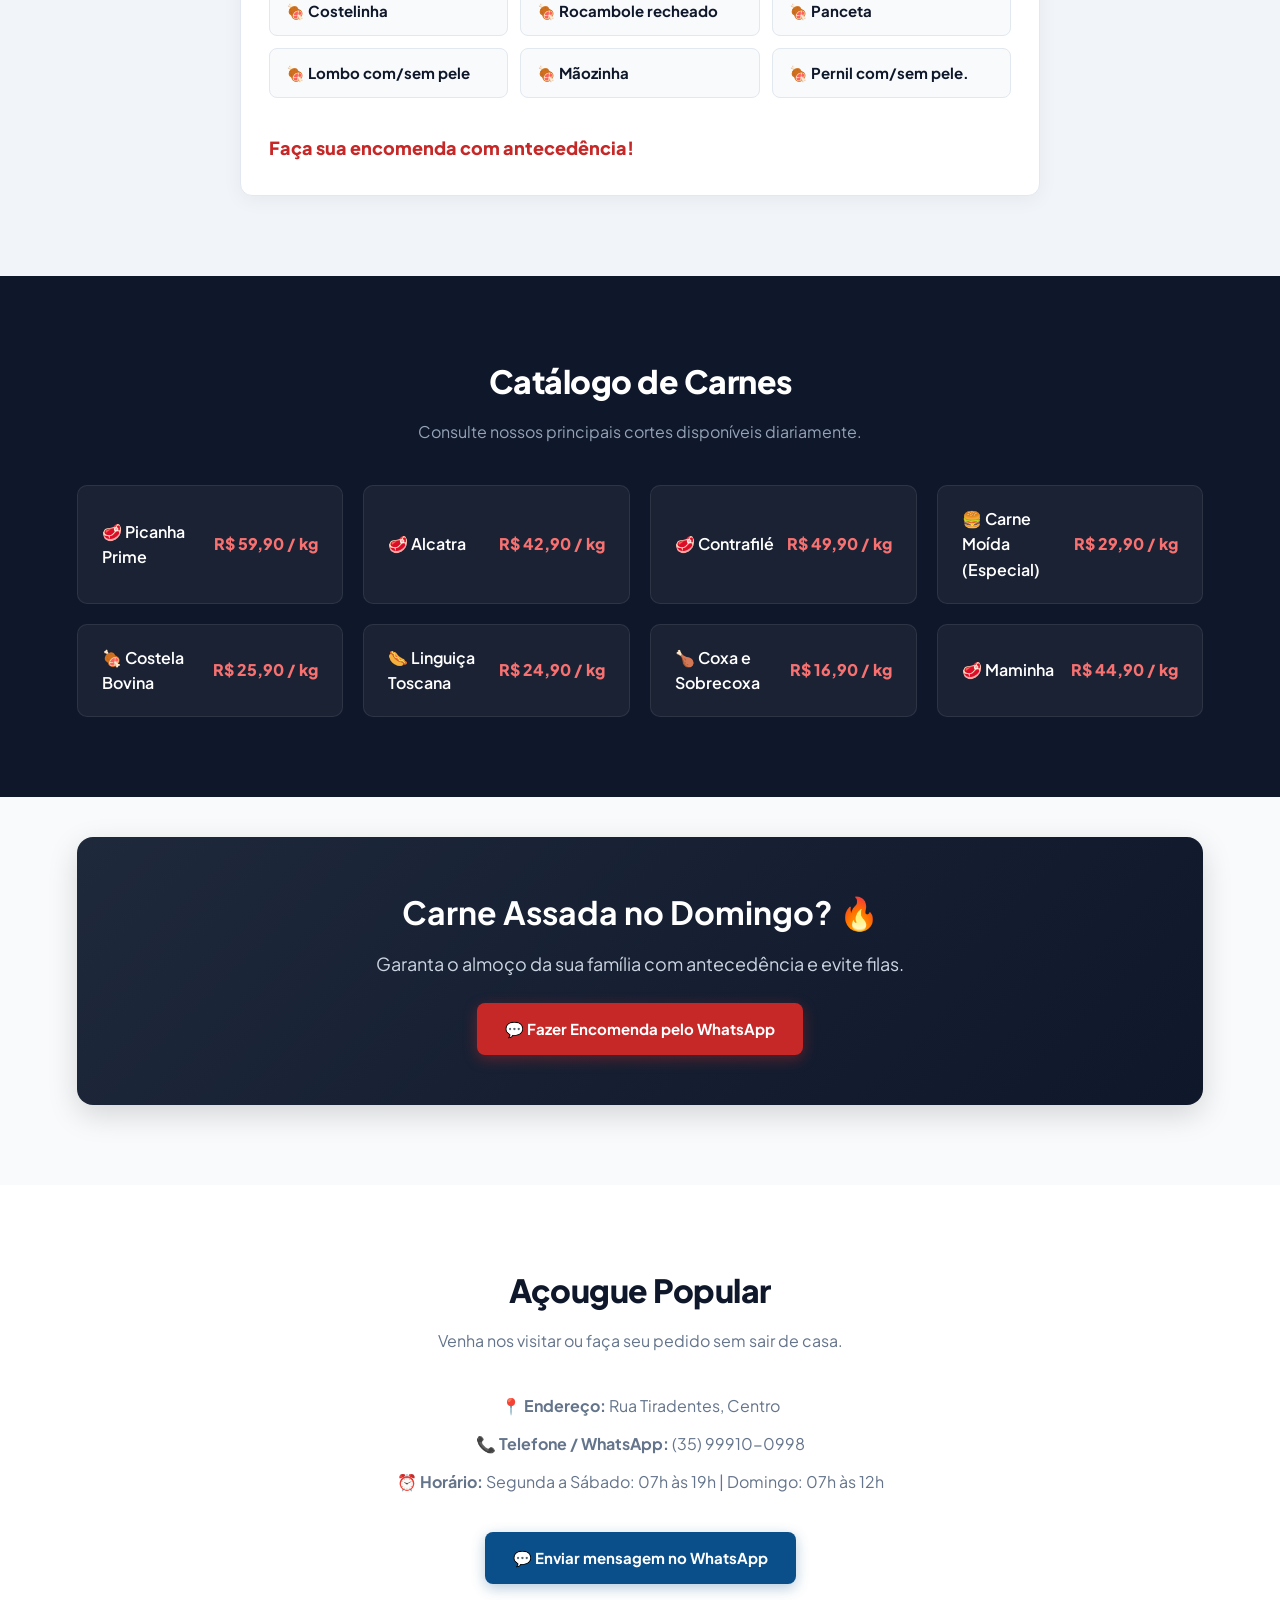
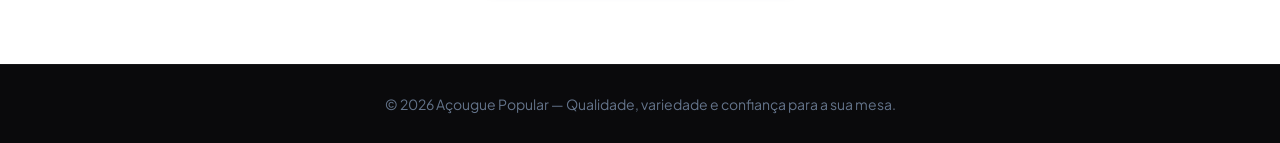
==== commit 7104a127: "Atualizar o index.html" ====
--- a/index.html
+++ b/index.html
@@ -1,3 +1,4 @@
+
 <!DOCTYPE html>
 <html lang="pt-BR">
 <head>
@@ -97,10 +98,19 @@
                     <h3>Carnes Assadas no Domingo</h3>
                     <p class="small" style="font-size: 16px; margin-top: 8px;">Servidas quentinhas, suculentas e temperadas no ponto certo para o almoço da sua família:</p>
                     <ul class="roasted-list">
-                        <li>🍗 <strong>Frango Assado</strong> (com acompanhamentos sob encomenda)</li>
-                        <li>🥩 <strong>Cupim Recheado / Assado</strong></li>
-                        <li>🥩 <strong>Maminha Na Brasa</strong></li>
-                        <li>🍖 <strong>Costela Bovina Assada</strong></li>
+                        <li>🍗 <strong>Frango Assado</strong> </li>
+                        <li>🥩 <strong>Cupim Assado</strong></li>
+                        <li>🥩 <strong>Maminha</strong></li>
+                        <li>🍖 <strong>Costela</strong></li>
+<li>🍖 <strong>Fraldinha</strong></li>
+<li>🍖 <strong>Lagarto com bacon</strong></li>
+<li>🍖 <strong>Costelinha</strong></li>
+<li>🍖 <strong>Rocambole recheado</strong></li>
+<li>🍖 <strong>Panceta</strong></li>
+<li>🍖 <strong>Lombo com/sem pele</strong></li>
+<li>🍖 <strong>Mãozinha</strong></li>
+<li>🍖 <strong>Pernil com/sem pele.</strong></li>
+
                     </ul>
                 </div>
                 <div class="price">Faça sua encomenda com antecedência!</div>
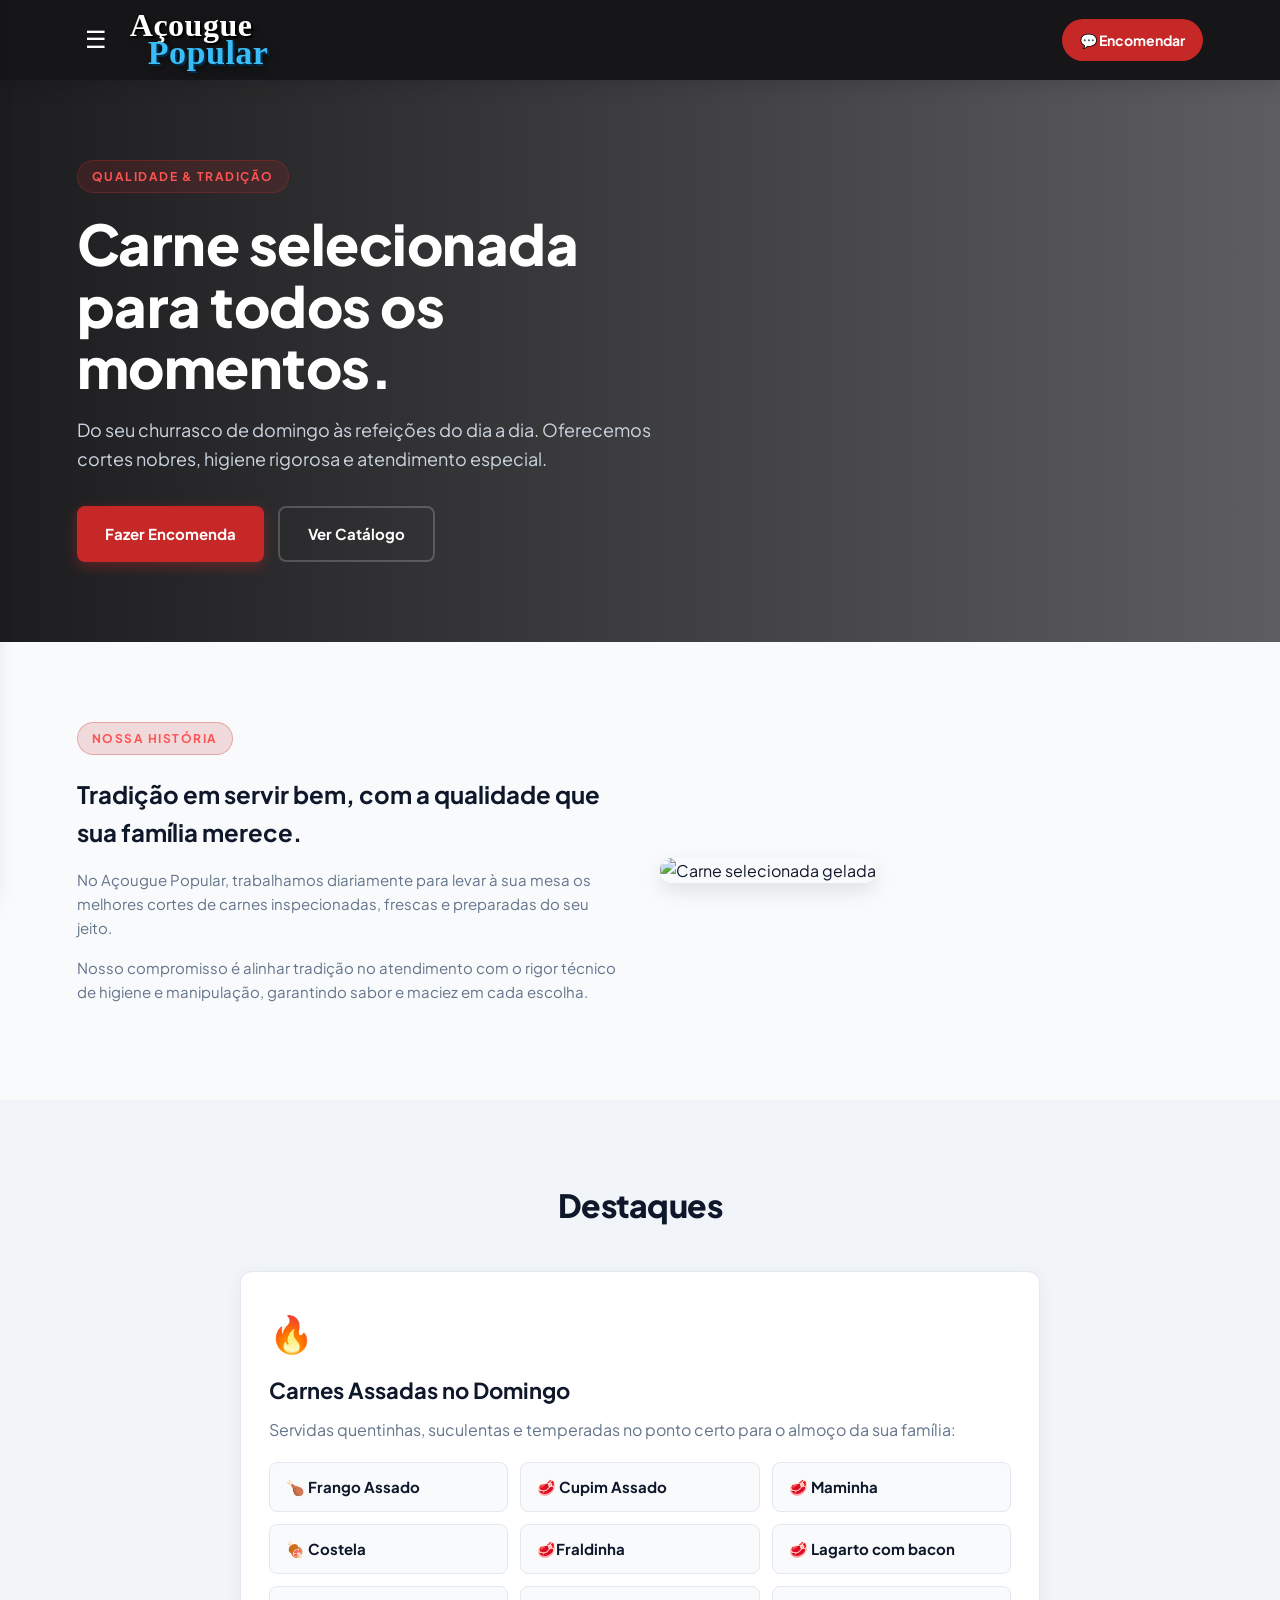
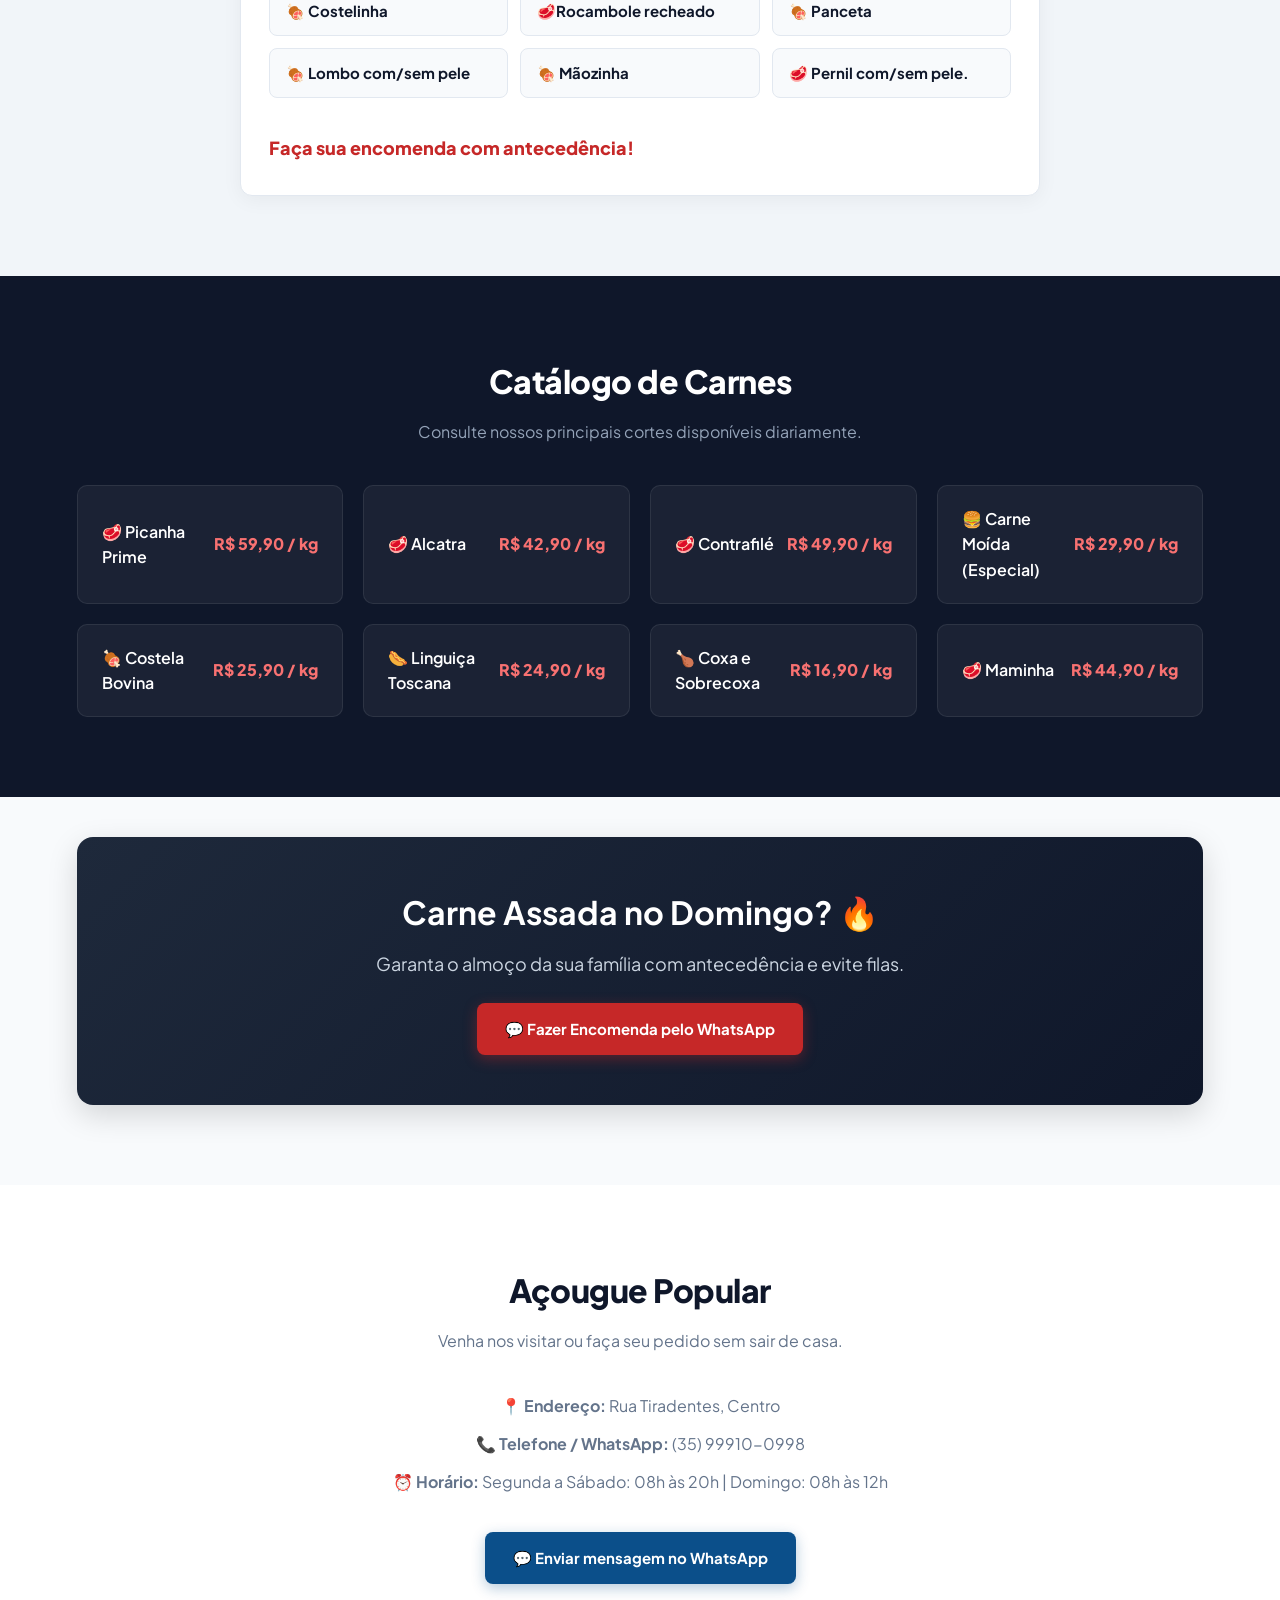
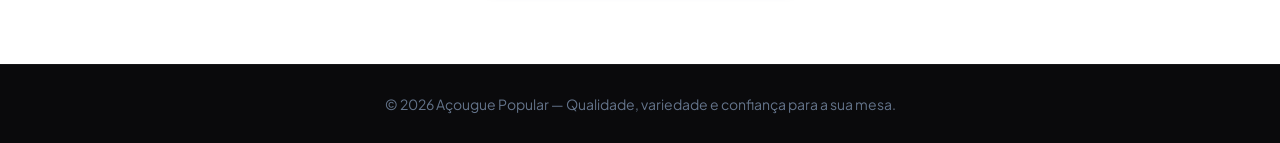
==== commit ed36912e: "Atualizar o index.html" ====
--- a/index.html
+++ b/index.html
@@ -102,14 +102,14 @@
                         <li>🥩 <strong>Cupim Assado</strong></li>
                         <li>🥩 <strong>Maminha</strong></li>
                         <li>🍖 <strong>Costela</strong></li>
-<li>🍖 <strong>Fraldinha</strong></li>
-<li>🍖 <strong>Lagarto com bacon</strong></li>
+<li> 🥩<strong>Fraldinha</strong></li>
+<li>🥩 <strong>Lagarto com bacon</strong></li>
 <li>🍖 <strong>Costelinha</strong></li>
-<li>🍖 <strong>Rocambole recheado</strong></li>
+<li>🥩<strong>Rocambole recheado</strong></li>
 <li>🍖 <strong>Panceta</strong></li>
 <li>🍖 <strong>Lombo com/sem pele</strong></li>
 <li>🍖 <strong>Mãozinha</strong></li>
-<li>🍖 <strong>Pernil com/sem pele.</strong></li>
+<li>🥩 <strong>Pernil com/sem pele.</strong></li>
 
                     </ul>
                 </div>
@@ -155,7 +155,7 @@
         </div>
         <p>📍 <strong>Endereço:</strong> Rua Tiradentes, Centro</p>
         <p>📞 <strong>Telefone / WhatsApp:</strong> (35) 99910-0998</p>
-        <p>⏰ <strong>Horário:</strong> Segunda a Sábado: 07h às 19h | Domingo: 07h às 12h</p>
+        <p>⏰ <strong>Horário:</strong> Segunda a Sábado: 08h às 20h | Domingo: 08h às 12h</p>
         <br>
         <a class="btn btn-blue" href="https://wa.me/5535999100998?text=Olá!%20Gostaria%20de%20tirar%20uma%20dúvida." target="_blank">💬 Enviar mensagem no WhatsApp</a>
     </section>
